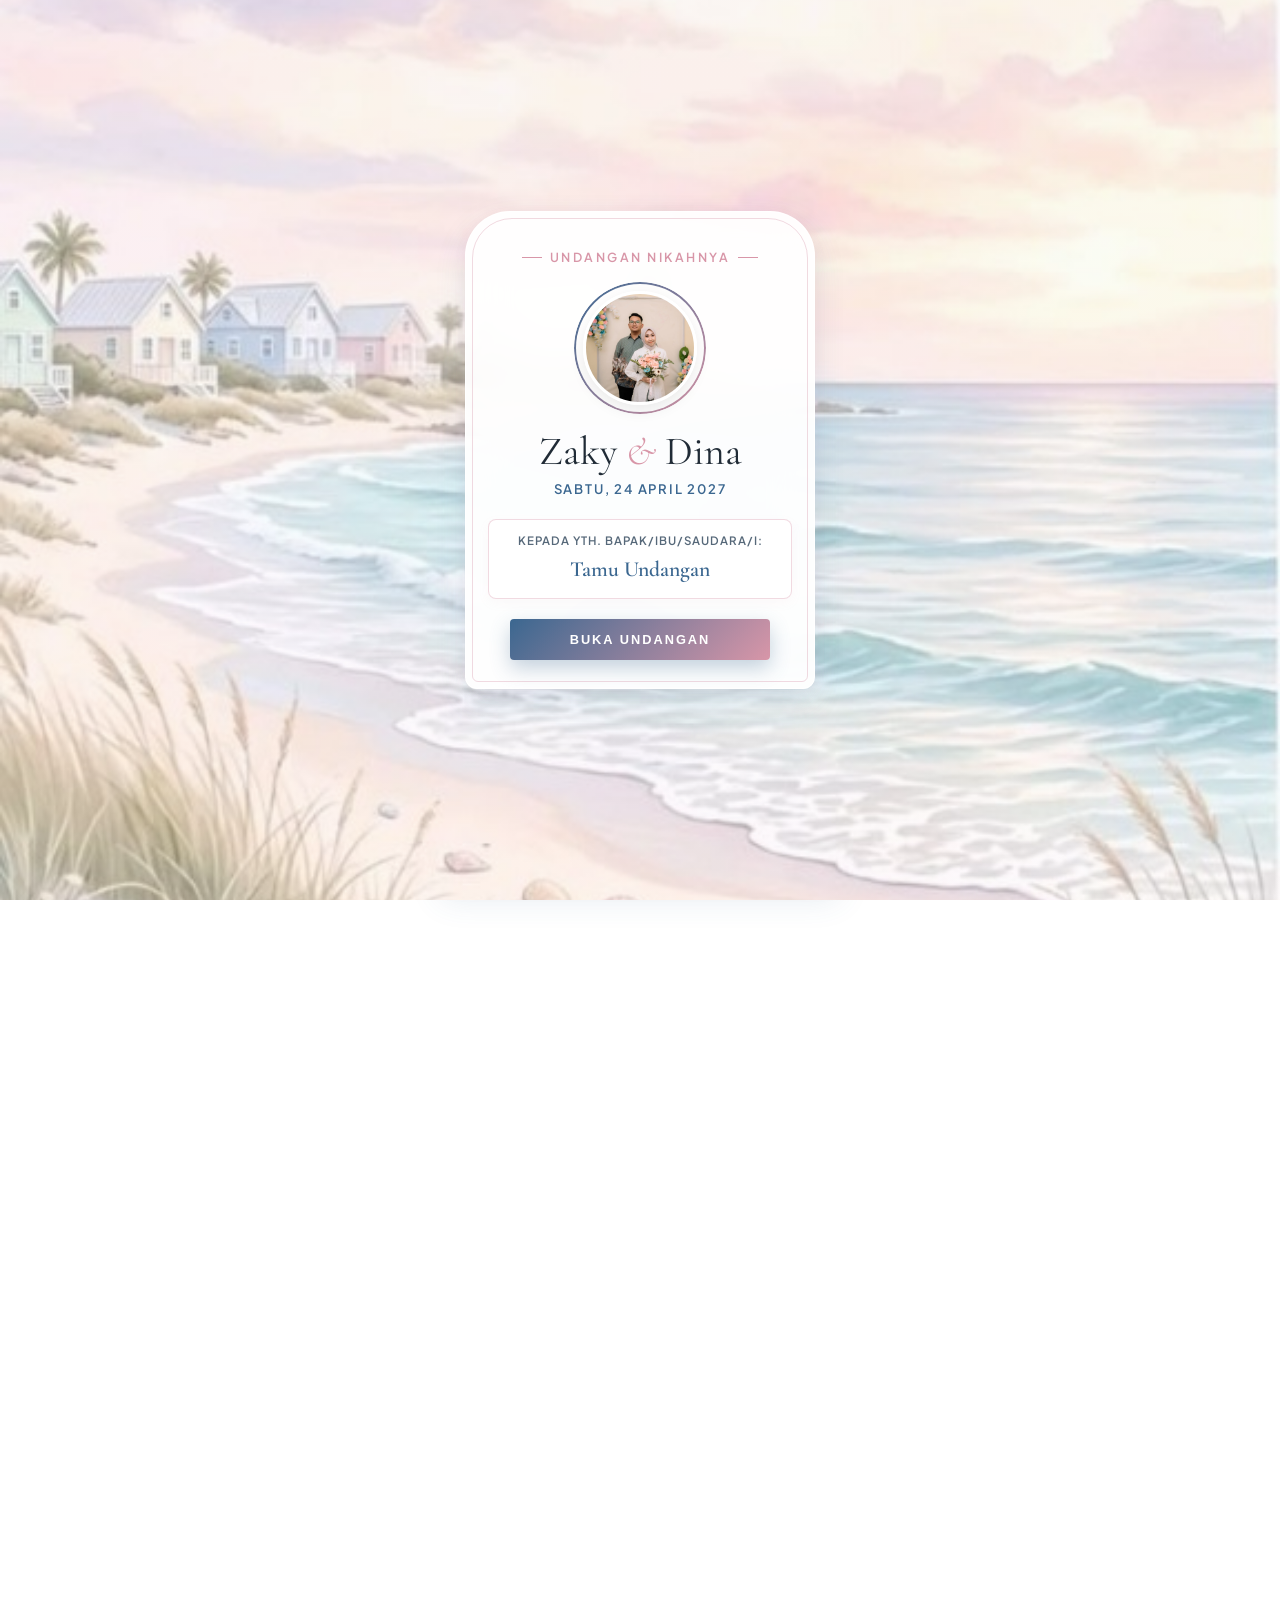
==== index.html @ 8ae7a13d "Initial commit - Undangan Nikah & Kamera Live Google Drive Zaky Dina" ====
<!DOCTYPE html>
<html lang="id">

<head>
  <meta charset="UTF-8">
  <meta name="viewport" content="width=device-width, initial-scale=1.0">
  <title>Undangan Pernikahan Zaky & Dina</title>
  <meta name="description"
    content="Undangan Pernikahan Digital Muhammad Zaky Jaluaji & Syanda Malsie Adinawa (Dina) - Soft Blue & Pink Serenade.">

  <!-- Open Graph -->
  <meta property="og:type" content="website">
  <meta property="og:title" content="Undangan Pernikahan Zaky & Dina">
  <meta property="og:description" content="Kami mengundang Anda untuk hadir dalam hari bahagia pernikahan kami.">
  <meta property="og:image" content="assets/images/couple_cover.jpg">

  <!-- Stylesheet -->
  <link rel="stylesheet" href="styles.css">
</head>

<body>

  <!-- Ambient Animated Gradient Blobs -->
  <div class="ambient-blob blob-1"></div>
  <div class="ambient-blob blob-2"></div>

  <!-- Particle Canvas (Slow Calm Soft Bubbles) -->
  <canvas id="particle-canvas"></canvas>

  <!-- ===================================================
       1. SAMPUL DEPAN (3D RICH & DYNAMIC COVER OVERLAY)
       =================================================== -->
  <div class="cover-overlay" id="cover-overlay">
    <!-- Video background opsional jika user memasukkan file video mp4 sendiri -->
    <video id="cover-video-bg" class="cover-video-bg" autoplay loop muted playsinline></video>

    <div class="cover-card" id="cover-card-3d">
      <div class="cover-badge-box">
        <div class="cover-badge-line"></div>
        <span class="cover-badge">Undangan Nikahnya</span>
        <div class="cover-badge-line"></div>
      </div>

      <div class="cover-photo-container">
        <div class="aura-ring"></div>
        <div class="aura-pulse"></div>
        <div class="cover-photo-frame">
          <img id="cover-img" src="assets/images/couple_cover.jpg" alt="Zaky & Dina">
        </div>
      </div>

      <h1 class="cover-names">Zaky <span>&</span> Dina</h1>
      <p class="cover-date-badge">Sabtu, 24 April 2027</p>

      <div class="recipient-box">
        <p class="recipient-label">Kepada Yth. Bapak/Ibu/Saudara/i:</p>
        <h3 class="recipient-name">Tamu Undangan</h3>
      </div>

      <button class="btn-open" id="btn-open-invitation">
        <span>Buka Undangan</span>
      </button>
    </div>
  </div>

  <!-- ===================================================
       2. FLOATING MUSIC PLAYER
       =================================================== -->
  <div class="music-player-widget">
    <div class="vinyl-disc" id="vinyl-disc" title="Putar / Hentikan Musik">
      <svg viewBox="0 0 24 24">
        <path d="M12 3v10.55c-.59-.34-1.27-.55-2-.55-2.21 0-4 1.79-4 4s1.79 4 4 4 4-1.79 4-4V7h4V3h-6z" />
      </svg>
    </div>
  </div>

  <!-- ===================================================
       MAIN CONTENT WRAPPER
       =================================================== -->
  <div class="main-wrapper">

    <!-- ===================================================
         3. HERO SECTION
         =================================================== -->
    <section id="hero" class="hero-section">
      <div class="hero-card">
        <p class="hero-subtitle">Undangan Nikahnya</p>
        <h2 class="hero-names">Zaky <span>&</span> Dina</h2>

        <div class="hero-img-container">
          <img id="hero-img" src="assets/images/couple_rings.jpg" alt="Zaky & Dina Wedding">
        </div>

        <p class="hero-quote">
          "Dan di antara tanda-tanda (kebesaran-Nya) ialah Dia menciptakan pasangan-pasangan untukmu dari jenismu
          sendiri, agar kamu cenderung dan merasa tenteram kepadanya."<br>
          <span
            style="font-size: 0.9rem; font-style: normal; letter-spacing: 1.5px; color: var(--blue-primary); font-weight: 600;">(QS.
            AR-RUM: 21)</span>
        </p>
      </div>
    </section>

    <!-- ===================================================
         4. MEMPELAI (THE COUPLE)
         =================================================== -->
    <section id="couple">
      <div class="section-title-box">
        <p class="section-subtitle">Kami yang Menikah</p>
        <div class="title-line"></div>
      </div>

      <div class="couple-grid">
        <!-- Pengantin Pria -->
        <div class="couple-card">
          <div class="couple-avatar-wrapper">
            <img id="groom-img" src="assets/images/zaky.jpg" alt="Muhammad Zaky Jaluaji">
          </div>
          <h4 class="couple-nickname groom-nickname">Zaky</h4>
          <p class="couple-fullname" id="groom-fullname">Muhammad Zaky Jaluaji</p>
          <p class="couple-parents" id="groom-parents">Putra dari Bpk. Muhammad Mashuri & Ibu Rina Nuryanti</p>
          <a href="https://instagram.com/zakyjaluaji" target="_blank" class="btn-ig">
            <span>Instagram Zaky</span>
          </a>
        </div>

        <div class="couple-divider">&</div>

        <!-- Pengantin Wanita -->
        <div class="couple-card">
          <div class="couple-avatar-wrapper">
            <img id="bride-img" src="assets/images/dina.jpg" alt="Syanda Malsie Adinawa">
          </div>
          <h4 class="couple-nickname bride-nickname">Dina</h4>
          <p class="couple-fullname" id="bride-fullname">Syanda Malsie Adinawa</p>
          <p class="couple-parents" id="bride-parents">Putri dari Bpk. Adi Suroso & Ibu Ernawati</p>
          <a href="https://instagram.com/syandamalsiea_" target="_blank" class="btn-ig">
            <span>Instagram Dina</span>
          </a>
        </div>
      </div>
    </section>

    <!-- ===================================================
         5. COUNTDOWN & EVENT SECTION
         =================================================== -->
    <section id="event">
      <div class="section-title-box">
        <p class="section-subtitle">Kapan dan Dimana?</p>
        <div class="title-line"></div>
      </div>

      <!-- Countdown Timer -->
      <div class="countdown-container">
        <div class="countdown-item">
          <div class="countdown-number" id="days">00</div>
          <div class="countdown-label">Hari</div>
        </div>
        <div class="countdown-item">
          <div class="countdown-number" id="hours">00</div>
          <div class="countdown-label">Jam</div>
        </div>
        <div class="countdown-item">
          <div class="countdown-number" id="minutes">00</div>
          <div class="countdown-label">Menit</div>
        </div>
        <div class="countdown-item">
          <div class="countdown-number" id="seconds">00</div>
          <div class="countdown-label">Detik</div>
        </div>
      </div>

      <!-- Event Cards -->
      <div class="event-cards-wrapper">
        <!-- Akad Nikah -->
        <div class="event-card">
          <h4 class="event-title">Akad Nikahnya</h4>
          <div class="event-detail-item">
            <span id="akad-date">Sabtu, 24 April 2027</span><br>
            <span id="akad-time">Pukul 07.00 WIB</span>
          </div>
          <div class="event-detail-item">
            <strong>Lokasi Acara</strong>
            <span id="akad-venue">Kediaman Mempelai</span><br>
            <span id="akad-address">Loceret, Nganjuk</span>
          </div>
          <div class="btn-group">
            <a id="akad-maps" href="#" target="_blank" class="btn-secondary">Petunjuk Lokasi</a>
          </div>
        </div>

        <!-- Resepsi -->
        <div class="event-card">
          <h4 class="event-title">Ngunduh Mantunya</h4>
          <div class="event-detail-item">
            <strong>Waktu Acara</strong>
            <span id="resepsi-date">Minggu, 25 April 2027</span><br>
            <span id="resepsi-time">Pukul 13.00 - 15.00 WIB</span>
          </div>
          <div class="event-detail-item">
            <strong>Lokasi Acara</strong>
            <span id="resepsi-venue">Pendopo Marsudi Utomo</span><br>
            <span id="resepsi-address">Pedan, Klaten</span>
          </div>
          <div class="btn-group">
            <a id="resepsi-maps" href="#" target="_blank" class="btn-secondary">Petunjuk Lokasi</a>
            <a href="https://calendar.google.com/calendar/render?action=TEMPLATE&text=Pernikahan+Zaky+%26+Dina&dates=20270424T000000Z/20270425T080000Z&details=Selamat+datang+di+pernikahan+Zaky+%26+Dina"
              target="_blank" class="btn-secondary">Simpan ke Kalender</a>
          </div>
        </div>
      </div>
    </section>

    <!-- ===================================================
         6. LOVE STORY TIMELINE
         =================================================== -->
    <section id="story">
      <div class="section-title-box">
        <p class="section-subtitle">Perjalanan Cinta</p>
        <h3 class="section-title">Kisah Kami</h3>
        <div class="title-line"></div>
      </div>

      <div class="timeline" id="timeline-container">
        <!-- Rendered dynamically from script.js -->
      </div>
    </section>

    <!-- ===================================================
         7. LIVE PHOTO ALBUM & DISPOSABLE CAMERA SECTION
         =================================================== -->
    <section id="live-album">
      <div class="section-title-box">
        <p class="section-subtitle">Kamera Live Tamu</p>
        <h3 class="section-title">Bantu Pasangan ini dokumentasi</h3>
        <div class="title-line"></div>
      </div>

      <div class="event-card">
        <h4 class="event-title">Album Foto Live Zaky & Dina</h4>
        <p style="font-size: 0.88rem; color: var(--text-muted); margin-bottom: 20px; line-height: 1.5;">
          Dibuka waktu acara ya!
        </p>

        <div style="display: flex; flex-direction: column; align-items: center; gap: 12px;">
          <a href="album.html" class="btn-primary"
            style="display: inline-flex; align-items: center; justify-content: center; gap: 8px; max-width: 280px; text-decoration: none; font-size: 0.82rem;">
            <span>📸 bantu mereka cekrek momen</span>
          </a>
        </div>
      </div>
    </section>

    <!-- ===================================================
         8. GALLERY SECTION
         =================================================== -->
    <section id="gallery">
      <div class="section-title-box">
        <p class="section-subtitle">Momen Bahagia</p>
        <h3 class="section-title">Galeri Foto</h3>
        <div class="title-line"></div>
      </div>

      <div class="gallery-grid">
        <div class="gallery-item">
          <img src="assets/images/couple_cover.jpg" alt="Momen Zaky & Dina 1">
        </div>
        <div class="gallery-item">
          <img src="assets/images/couple_rings.jpg" alt="Momen Zaky & Dina 2">
        </div>
        <div class="gallery-item">
          <img src="assets/images/zaky.jpg" alt="Momen Zaky 3">
        </div>
        <div class="gallery-item">
          <img src="assets/images/dina.jpg" alt="Momen Dina 4">
        </div>
      </div>
    </section>

    <!-- ===================================================
         8. RSVP & UCAPAN
         =================================================== -->
    <section id="rsvp">
      <div class="section-title-box">
        <p class="section-subtitle"> Dateng yahhh</p>
        <h3 class="section-title">Ucapin dan doain dong!!!</h3>
        <div class="title-line"></div>
      </div>

      <!-- Form RSVP -->
      <div class="rsvp-card">
        <form id="rsvp-form">
          <div class="form-group">
            <label class="form-label" for="guest-name">Nama kamu</label>
            <input type="text" id="guest-name" class="form-input" placeholder="Masukkan nama Anda..." required>
          </div>

          <div class="form-group">
            <label class="form-label" for="guest-status">Konfirmasi Kehadiran</label>
            <select id="guest-status" class="form-select">
              <option value="hadir">dateng</option>
              <option value="tidak-hadir">maaf lagi repot</option>
            </select>
          </div>

          <div class="form-group">
            <label class="form-label" for="guest-message">Ucapan & Doa Restu</label>
            <textarea id="guest-message" class="form-textarea" rows="3"
              placeholder="Tuliskan pesan & doa Anda untuk Zaky & Dina..." required></textarea>
          </div>

          <button type="submit" class="btn-primary">Kirim Ucapan & Konfirmasi</button>
        </form>
      </div>

      <!-- Daftar Ucapan -->
      <div class="wishes-container" id="wishes-container">
        <!-- Rendered dynamically -->
      </div>
    </section>

    <!-- ===================================================
         9. DIGITAL GIFT / AMPLOP DIGITAL
         =================================================== -->
    <section id="gift">
      <div class="section-title-box">
        <p class="section-subtitle">Tanda Kasih</p>
        <h3 class="section-title">Amplop Digital</h3>
        <div class="title-line"></div>
      </div>

      <p
        style="text-align: center; color: var(--text-muted); margin-bottom: 28px; font-size: 0.9rem; max-width: 540px; margin-left: auto; margin-right: auto;">
        Sebenernya ini nggak wajib sih, tapi kalau misalnyaaa... kamu mau nyumbang tapi pengen trasfer aja juga boleh
        kokkk... kirim ke sini yaaa.
      </p>

      <!-- Bank List -->
      <div class="gift-grid" id="bank-grid">
        <!-- Rendered dynamically -->
      </div>

      <!-- Alamat Kado Fisik -->
      <div class="bank-card" style="margin-top: 20px;">
        <div class="bank-name" style="font-size: 1.2rem;">Atau mau kirim kado? kirim kesini yaaa</div>
        <p style="font-size: 0.88rem; color: var(--text-muted); margin: 10px 0; line-height: 1.6;">
          Penerima: <strong id="gift-recipient" style="color: var(--text-dark);">Zaky & Dina</strong> (<span
            id="gift-phone">089644456263</span>)<br>
          <span id="gift-full-address">Alamat Pengiriman Kado...</span>
        </p>
      </div>
    </section>

    <!-- ===================================================
         FOOTER
         =================================================== -->
    <footer>
      <p>Merupakan suatu kehormatan dan kebahagiaan bagi kami apabila Bapak/Ibu/Saudara/i berkenan hadir.</p>
      <div class="footer-names">Zaky & Dina</div>
      <p
        style="font-size: 0.75rem; margin-top: 16px; letter-spacing: 2.5px; text-transform: uppercase; color: var(--pink-primary);">
        Love Forever & Always</p>
    </footer>

  </div>

  <!-- ===================================================
       FLOATING BOTTOM NAVIGATION BAR
       =================================================== -->
  <nav class="floating-navbar">
    <a href="#hero" class="nav-item active">Home</a>
    <a href="#couple" class="nav-item">Mempelai</a>
    <a href="#event" class="nav-item">Acara</a>
    <a href="#gallery" class="nav-item">Galeri</a>
    <a href="#rsvp" class="nav-item">Ucapan</a>
    <a href="#gift" class="nav-item">Hadiah</a>
  </nav>

  <!-- ===================================================
       TOAST NOTIFICATION & LIGHTBOX MODAL
       =================================================== -->
  <div class="toast" id="toast-notification">Pesan disalin!</div>

  <div class="lightbox-modal" id="lightbox-modal">
    <span class="lightbox-close" id="lightbox-close">&times;</span>
    <img src="" id="lightbox-img" class="lightbox-content" alt="Gambar Galeri">
  </div>

  <!-- MODAL BARCODE / QR CODE ALBUM LIVE -->
  <div class="qr-modal" id="qr-modal">
    <div class="qr-modal-card">
      <span class="qr-modal-close" onclick="closeQrModal()">&times;</span>
      <h3 class="qr-modal-title">Barcode Kamera Live Tamu</h3>
      <p class="qr-modal-subtitle">Scan Barcode / QR Code ini dengan HP Anda saat acara untuk langsung mengabadikan
        momen pernikahan Zaky & Dina!</p>

      <div class="qr-image-wrapper">
        <img src="assets/images/album_qr.png" alt="QR Code Album Live Zaky & Dina">
      </div>

      <a href="album.html" class="btn-primary"
        style="margin-top: 14px; font-size: 0.78rem; text-decoration: none; display: inline-block;">
        Buka Kamera Live Sekarang
      </a>
    </div>
  </div>

  <!-- JavaScript -->
  <script src="config.js"></script>
  <script src="script.js"></script>
</body>

</html>
---- styles.css ----
/* ===================================================
   DESAIN ELEGAN & RAPI (HIGH-END AESTHETIC MOBILE)
   Background Foto: beach_bg.jpg
   Mempelai: Zaky & Dina
   =================================================== */

@import url('https://fonts.googleapis.com/css2?family=Cormorant+Garamond:ital,wght@0,400;0,500;0,600;0,700;1,400;1,600&family=Plus+Jakarta+Sans:wght@300;400;500;600;700&display=swap');

:root {
  --bg-card-glass: rgba(255, 255, 255, 0.94);
  --border-pink-glow: rgba(216, 150, 168, 0.35);
  --border-blue-glow: rgba(121, 157, 194, 0.35);
  
  --blue-primary: #3B6790;
  --blue-soft: #5C82A6;
  --pink-primary: #D896A8;
  --pink-soft: #E8B4C2;
  
  --text-dark: #202B36;
  --text-muted: #566879;
  
  --font-serif: 'Cormorant Garamond', serif;
  --font-sans: 'Plus Jakarta Sans', sans-serif;
  
  --shadow-card: 0 12px 32px rgba(59, 103, 144, 0.12), 0 4px 14px rgba(216, 150, 168, 0.1);
  
  --radius-arch-card: 45px 45px 12px 12px;
  --radius-img-arch: 65px 65px 12px 12px;
  
  --transition: all 0.35s cubic-bezier(0.16, 1, 0.3, 1);
}

/* Reset & Global */
*, *::before, *::after {
  box-sizing: border-box !important;
  margin: 0;
  padding: 0;
}

html, body {
  width: 100% !important;
  height: 100% !important;
  margin: 0 !important;
  padding: 0 !important;
  overflow-x: hidden !important;
}

html {
  scroll-behavior: smooth;
  font-size: 16px;
  -webkit-text-size-adjust: 100%;
}

body {
  font-family: var(--font-sans);
  background: linear-gradient(rgba(240, 246, 253, 0.35), rgba(248, 235, 242, 0.35)), url('assets/images/beach_bg.jpg') center/cover no-repeat fixed;
  color: var(--text-dark);
  line-height: 1.6;
  position: relative;
  min-height: 100vh;
  -webkit-font-smoothing: antialiased;
}

/* Canvas Background */
#particle-canvas {
  position: fixed;
  top: 0;
  left: 0;
  width: 100vw;
  height: 100vh;
  pointer-events: none;
  z-index: 1;
}

/* ===================================================
   SAMPUL DEPAN (SANGAT RAPI & PRESISI DI TENGAH)
   =================================================== */
.cover-overlay {
  position: fixed !important;
  top: 0 !important;
  left: 0 !important;
  right: 0 !important;
  bottom: 0 !important;
  width: 100% !important;
  height: 100% !important;
  margin: 0 !important;
  padding: 16px !important;
  background: linear-gradient(rgba(238, 244, 252, 0.25), rgba(248, 235, 242, 0.25)), url('assets/images/beach_bg.jpg') center/cover no-repeat !important;
  z-index: 99999 !important;
  display: flex !important;
  flex-direction: column !important;
  justify-content: center !important;
  align-items: center !important;
  text-align: center !important;
  box-sizing: border-box !important;
  transition: transform 0.8s cubic-bezier(0.77, 0, 0.175, 1), opacity 0.8s ease;
  overflow-y: auto !important;
}

.cover-overlay.opened {
  transform: translateY(-100%) !important;
  opacity: 0 !important;
  pointer-events: none !important;
}

.cover-video-bg {
  position: absolute !important;
  top: 0 !important;
  left: 0 !important;
  width: 100% !important;
  height: 100% !important;
  object-fit: cover !important;
  z-index: 0 !important;
  pointer-events: none !important;
  display: none;
}

/* Kartu Sampul Rapi */
.cover-card {
  background: var(--bg-card-glass);
  backdrop-filter: blur(20px);
  -webkit-backdrop-filter: blur(20px);
  border: 1px solid rgba(255, 255, 255, 0.95);
  border-radius: var(--radius-arch-card);
  padding: 36px 22px 28px;
  width: 100% !important;
  max-width: 350px !important;
  margin: auto !important;
  box-shadow: var(--shadow-card);
  position: relative !important;
  z-index: 2 !important;
  box-sizing: border-box !important;
  display: block !important;
  flex-shrink: 0 !important;
}

.cover-card::after {
  content: '';
  position: absolute;
  inset: 6px;
  border: 1px solid var(--border-pink-glow);
  border-radius: 40px 40px 6px 6px;
  pointer-events: none;
}

/* Badge Header Sampul */
.cover-badge-box {
  display: flex;
  align-items: center;
  justify-content: center;
  gap: 8px;
  margin-bottom: 18px;
  width: 100%;
  animation: fadeSlideDown 0.8s cubic-bezier(0.16, 1, 0.3, 1) 0.1s both;
}

.cover-badge-line {
  width: 20px;
  height: 1px;
  background: var(--pink-primary);
  flex-shrink: 0;
}

.cover-badge {
  font-size: 0.78rem;
  text-transform: uppercase;
  letter-spacing: 2.5px;
  color: var(--pink-primary);
  font-weight: 600;
}

/* Foto Sampul */
.cover-photo-container {
  position: relative;
  width: 124px;
  height: 124px;
  margin: 0 auto 18px;
  display: flex;
  justify-content: center;
  align-items: center;
  animation: zoomFadeIn 0.9s cubic-bezier(0.16, 1, 0.3, 1) 0.3s both;
}

.aura-ring {
  position: absolute;
  inset: -4px;
  border-radius: 50%;
  padding: 2px;
  background: linear-gradient(135deg, var(--blue-primary), var(--pink-primary));
  -webkit-mask: linear-gradient(#fff 0 0) content-box, linear-gradient(#fff 0 0);
  mask-composite: exclude;
}

.cover-photo-frame {
  width: 114px;
  height: 114px;
  border-radius: 50%;
  overflow: hidden;
  border: 3px solid #FFF;
  box-shadow: 0 5px 15px rgba(0,0,0,0.08);
  z-index: 1;
}

.cover-photo-frame img {
  width: 100%;
  height: 100%;
  object-fit: cover;
}

/* Nama Sampul */
.cover-names {
  font-family: var(--font-serif);
  font-size: 2.5rem;
  font-weight: 400;
  color: var(--text-dark);
  line-height: 1.15;
  margin-bottom: 4px;
  animation: fadeSlideUp 0.8s cubic-bezier(0.16, 1, 0.3, 1) 0.5s both;
}

.cover-names span {
  font-style: italic;
  color: var(--pink-primary);
  font-weight: 300;
}

.cover-date-badge {
  font-size: 0.82rem;
  color: var(--blue-primary);
  letter-spacing: 1.8px;
  text-transform: uppercase;
  margin-bottom: 20px;
  font-weight: 600;
  animation: fadeSlideUp 0.8s cubic-bezier(0.16, 1, 0.3, 1) 0.7s both;
}

/* Kotak Penerima */
.recipient-box {
  background: rgba(255, 255, 255, 0.88);
  border: 1px solid var(--border-pink-glow);
  border-radius: 8px;
  padding: 12px 14px;
  margin-bottom: 20px;
  box-shadow: 0 4px 12px rgba(216, 150, 168, 0.06);
  width: 100%;
  box-sizing: border-box;
  animation: fadeSlideUp 0.8s cubic-bezier(0.16, 1, 0.3, 1) 0.9s both;
}

.recipient-label {
  font-size: 0.72rem;
  color: var(--text-muted);
  text-transform: uppercase;
  letter-spacing: 1px;
  font-weight: 600;
}

.recipient-name {
  font-family: var(--font-serif);
  font-size: 1.35rem;
  font-weight: 600;
  color: var(--blue-primary);
  margin-top: 2px;
}

/* Tombol Buka Undangan */
.btn-open {
  position: relative;
  background: linear-gradient(135deg, var(--blue-primary) 0%, var(--pink-primary) 100%);
  color: #FFF;
  border: none;
  padding: 13px 28px;
  font-size: 0.8rem;
  font-weight: 700;
  letter-spacing: 2px;
  text-transform: uppercase;
  border-radius: 4px;
  cursor: pointer;
  box-shadow: 0 8px 20px rgba(59, 103, 144, 0.3);
  transition: var(--transition);
  display: inline-flex;
  align-items: center;
  justify-content: center;
  gap: 8px;
  overflow: hidden;
  width: 100%;
  max-width: 260px;
  margin: 0 auto;
  animation: fadeSlideUp 0.8s cubic-bezier(0.16, 1, 0.3, 1) 1.1s both;
}

.btn-open:active {
  transform: scale(0.98);
}

@keyframes fadeSlideDown {
  0% { transform: translateY(-16px); opacity: 0; }
  100% { transform: translateY(0); opacity: 1; }
}

@keyframes fadeSlideUp {
  0% { transform: translateY(16px); opacity: 0; }
  100% { transform: translateY(0); opacity: 1; }
}

@keyframes zoomFadeIn {
  0% { transform: scale(0.88); opacity: 0; }
  100% { transform: scale(1); opacity: 1; }
}

/* ===================================================
   FLOATING MUSIC PLAYER & NAVBAR
   =================================================== */
.music-player-widget {
  position: fixed;
  top: 14px;
  right: 14px;
  z-index: 1000;
}

.vinyl-disc {
  width: 38px;
  height: 38px;
  background: var(--bg-card-glass);
  backdrop-filter: blur(10px);
  border: 1px solid var(--border-pink-glow);
  border-radius: 50%;
  box-shadow: var(--shadow-card);
  cursor: pointer;
  display: flex;
  justify-content: center;
  align-items: center;
  transition: var(--transition);
}

.vinyl-disc.playing {
  border-color: var(--pink-primary);
}

.vinyl-disc svg {
  fill: var(--blue-primary);
  width: 16px;
  height: 16px;
}

.floating-navbar {
  position: fixed;
  bottom: 12px;
  left: 50%;
  transform: translateX(-50%);
  background: rgba(255, 255, 255, 0.95);
  backdrop-filter: blur(16px);
  -webkit-backdrop-filter: blur(16px);
  border: 1px solid var(--border-pink-glow);
  padding: 4px;
  border-radius: 8px;
  box-shadow: var(--shadow-card);
  z-index: 999;
  display: flex;
  gap: 2px;
  width: 94vw;
  max-width: 400px;
  justify-content: space-around;
  box-sizing: border-box !important;
}

.nav-item {
  flex: 1;
  text-align: center;
  color: var(--text-muted);
  text-decoration: none;
  padding: 6px 2px;
  border-radius: 4px;
  font-size: 0.64rem;
  font-weight: 600;
  letter-spacing: 0.2px;
  text-transform: uppercase;
  white-space: nowrap;
  transition: var(--transition);
  box-sizing: border-box;
}

.nav-item:hover {
  color: var(--pink-primary);
}

.nav-item.active {
  background: linear-gradient(135deg, rgba(59, 103, 144, 0.15), rgba(216, 150, 168, 0.22));
  color: var(--pink-primary);
  font-weight: 700;
}

/* ===================================================
   MAIN WRAPPER & SECTIONS (RAPI & PROPORSIUNAL)
   =================================================== */
.main-wrapper {
  width: 100% !important;
  max-width: 420px !important;
  margin: 0 auto !important;
  padding-bottom: 90px;
  position: relative;
  z-index: 2;
  box-sizing: border-box !important;
}

section {
  padding: 44px 16px;
  position: relative;
  box-sizing: border-box !important;
  width: 100% !important;
}

.section-title-box {
  text-align: center;
  margin-bottom: 30px;
}

.section-subtitle {
  font-size: 0.82rem;
  text-transform: uppercase;
  letter-spacing: 2px;
  color: var(--pink-primary);
  font-weight: 600;
  margin-bottom: 4px;
}

.section-title {
  font-family: var(--font-serif);
  font-size: 2.2rem;
  font-weight: 400;
  color: var(--text-dark);
  line-height: 1.2;
}

.title-line {
  width: 42px;
  height: 2px;
  background: linear-gradient(90deg, transparent, var(--pink-primary), transparent);
  margin: 10px auto 0;
}

/* HERO SECTION */
.hero-section {
  text-align: center;
  min-height: 85vh;
  display: flex;
  flex-direction: column;
  justify-content: center;
  align-items: center;
  padding-top: 10px;
}

.hero-card {
  background: var(--bg-card-glass);
  backdrop-filter: blur(16px);
  border: 1px solid rgba(255, 255, 255, 0.95);
  border-radius: var(--radius-arch-card);
  padding: 40px 18px 28px;
  width: 100%;
  box-shadow: var(--shadow-card);
  position: relative;
  box-sizing: border-box;
}

.hero-card::after {
  content: '';
  position: absolute;
  inset: 6px;
  border: 1px solid var(--border-pink-glow);
  border-radius: 40px 40px 6px 6px;
  pointer-events: none;
}

.hero-subtitle {
  font-size: 0.8rem;
  color: var(--blue-primary);
  text-transform: uppercase;
  letter-spacing: 2px;
  font-weight: 600;
  margin-bottom: 10px;
}

.hero-names {
  font-family: var(--font-serif);
  font-size: 2.9rem;
  font-weight: 400;
  color: var(--text-dark);
  line-height: 1.1;
  margin-bottom: 14px;
}

.hero-names span {
  font-style: italic;
  color: var(--pink-primary);
}

.hero-img-container {
  width: 100%;
  max-width: 320px;
  height: 280px;
  margin: 14px auto;
  border-radius: var(--radius-img-arch);
  overflow: hidden;
  border: 3px solid #FFF;
  box-shadow: var(--shadow-card);
  position: relative;
}

.hero-img-container img {
  width: 100%;
  height: 100%;
  object-fit: cover;
}

.hero-quote {
  font-family: var(--font-serif);
  font-size: 1.02rem;
  font-style: italic;
  color: var(--text-muted);
  max-width: 380px;
  margin: 14px auto 0;
  line-height: 1.55;
}

/* ===================================================
   TOMBOL ALBUM FOTO LIVE & BARCODE QR CODE
   =================================================== */
.event-album-banner {
  margin-top: 22px;
  display: flex;
  flex-direction: column;
  align-items: center;
  gap: 12px;
  width: 100%;
  position: relative;
  z-index: 2;
}

.btn-album {
  background: linear-gradient(135deg, var(--blue-primary) 0%, var(--pink-primary) 100%);
  border: 1px solid rgba(255, 255, 255, 0.8);
  border-radius: 12px;
  padding: 14px 18px;
  color: #FFF;
  text-decoration: none;
  display: flex;
  align-items: center;
  gap: 12px;
  width: 100%;
  box-shadow: 0 8px 24px rgba(216, 150, 168, 0.35);
  transition: var(--transition);
  box-sizing: border-box;
}

.btn-album:hover {
  transform: translateY(-2px);
  box-shadow: 0 12px 28px rgba(59, 103, 144, 0.4);
}

.btn-album-icon {
  font-size: 1.6rem;
  line-height: 1;
}

.btn-album-text {
  display: flex;
  flex-direction: column;
  text-align: left;
}

.btn-album-title {
  font-size: 0.88rem;
  font-weight: 700;
  letter-spacing: 0.5px;
  line-height: 1.2;
}

.btn-album-subtitle {
  font-size: 0.72rem;
  opacity: 0.92;
  font-weight: 400;
  margin-top: 2px;
  line-height: 1.2;
}

.btn-qr-trigger {
  background: #FFF;
  color: var(--blue-primary);
  border: 1px solid var(--border-pink-glow);
  padding: 8px 16px;
  border-radius: 50px;
  font-size: 0.74rem;
  font-weight: 600;
  letter-spacing: 0.5px;
  cursor: pointer;
  display: inline-flex;
  align-items: center;
  gap: 6px;
  transition: var(--transition);
  box-shadow: 0 4px 12px rgba(0, 0, 0, 0.05);
}

.btn-qr-trigger:hover {
  background: linear-gradient(135deg, var(--blue-primary), var(--pink-primary));
  color: #FFF;
  border-color: transparent;
}

/* MODAL QR CODE */
.qr-modal {
  position: fixed;
  top: 0; left: 0; width: 100%; height: 100%;
  background: rgba(32, 43, 54, 0.88);
  backdrop-filter: blur(12px);
  -webkit-backdrop-filter: blur(12px);
  z-index: 100000;
  display: none;
  justify-content: center;
  align-items: center;
  padding: 20px;
  box-sizing: border-box;
}

.qr-modal.active {
  display: flex;
}

.qr-modal-card {
  background: #FFF;
  border-radius: 20px;
  padding: 28px 20px 22px;
  max-width: 340px;
  width: 100%;
  text-align: center;
  box-shadow: var(--shadow-card);
  position: relative;
}

.qr-modal-close {
  position: absolute;
  top: 12px;
  right: 16px;
  font-size: 1.8rem;
  color: var(--text-muted);
  cursor: pointer;
  line-height: 1;
}

.qr-modal-title {
  font-family: var(--font-serif);
  font-size: 1.6rem;
  color: var(--text-dark);
  margin-bottom: 6px;
}

.qr-modal-subtitle {
  font-size: 0.78rem;
  color: var(--text-muted);
  line-height: 1.45;
  margin-bottom: 16px;
}

.qr-image-wrapper {
  width: 200px;
  height: 200px;
  margin: 0 auto;
  padding: 8px;
  border: 2px solid var(--border-pink-glow);
  border-radius: 12px;
  background: #FFF;
}

.qr-image-wrapper img {
  width: 100%;
  height: 100%;
  object-fit: contain;
}

/* MEMPELAI CARDS */
.couple-grid {
  display: flex;
  flex-direction: column;
  gap: 20px;
}

.couple-card {
  background: var(--bg-card-glass);
  backdrop-filter: blur(16px);
  border: 1px solid rgba(255, 255, 255, 0.95);
  border-radius: var(--radius-arch-card);
  padding: 38px 16px 24px;
  text-align: center;
  box-shadow: var(--shadow-card);
  position: relative;
  box-sizing: border-box;
}

.couple-card::after {
  content: '';
  position: absolute;
  inset: 6px;
  border: 1px solid var(--border-pink-glow);
  border-radius: 40px 40px 6px 6px;
  pointer-events: none;
}

.couple-avatar-wrapper {
  width: 124px;
  height: 124px;
  margin: 0 auto 16px;
  border-radius: 50%;
  padding: 3px;
  background: linear-gradient(135deg, var(--blue-primary), var(--pink-primary));
}

.couple-avatar-wrapper img {
  width: 100%;
  height: 100%;
  object-fit: cover;
  border-radius: 50%;
  border: 2px solid #FFF;
}

.couple-nickname {
  font-family: var(--font-serif);
  font-size: 2.1rem;
  font-weight: 400;
  color: var(--text-dark);
}

.couple-fullname {
  font-size: 0.88rem;
  font-weight: 600;
  color: var(--blue-primary);
  letter-spacing: 0.8px;
  margin-bottom: 4px;
}

.couple-parents {
  font-size: 0.82rem;
  color: var(--text-muted);
  margin-bottom: 14px;
}

.btn-ig {
  display: inline-flex;
  align-items: center;
  gap: 6px;
  border: 1px solid var(--border-pink-glow);
  background: #FFF;
  color: var(--blue-primary);
  text-decoration: none;
  padding: 6px 16px;
  border-radius: 4px;
  font-size: 0.72rem;
  font-weight: 600;
  letter-spacing: 1px;
  text-transform: uppercase;
  position: relative;
  z-index: 2;
}

.couple-divider {
  text-align: center;
  font-family: var(--font-serif);
  font-style: italic;
  font-size: 2.3rem;
  color: var(--pink-primary);
}

/* COUNTDOWN & EVENT */
.countdown-container {
  display: grid;
  grid-template-columns: repeat(4, 1fr);
  gap: 6px;
  margin-bottom: 22px;
}

.countdown-item {
  background: var(--bg-card-glass);
  backdrop-filter: blur(12px);
  border: 1px solid rgba(255, 255, 255, 0.95);
  border-radius: 8px;
  padding: 12px 2px;
  text-align: center;
  box-shadow: var(--shadow-card);
}

.countdown-number {
  font-family: var(--font-serif);
  font-size: 1.6rem;
  font-weight: 600;
  color: var(--blue-primary);
  line-height: 1;
}

.countdown-label {
  font-size: 0.62rem;
  font-weight: 700;
  color: var(--text-muted);
  text-transform: uppercase;
  margin-top: 4px;
}

.event-cards-wrapper {
  display: flex;
  flex-direction: column;
  gap: 18px;
}

.event-card {
  background: var(--bg-card-glass);
  backdrop-filter: blur(16px);
  border: 1px solid rgba(255, 255, 255, 0.95);
  border-radius: var(--radius-arch-card);
  padding: 38px 16px 24px;
  box-shadow: var(--shadow-card);
  text-align: center;
  position: relative;
  box-sizing: border-box;
}

.event-card::after {
  content: '';
  position: absolute;
  inset: 6px;
  border: 1px solid var(--border-pink-glow);
  border-radius: 40px 40px 6px 6px;
  pointer-events: none;
}

.event-title {
  font-family: var(--font-serif);
  font-size: 1.85rem;
  font-weight: 400;
  color: var(--text-dark);
  margin-bottom: 12px;
}

.event-detail-item {
  margin-bottom: 10px;
  font-size: 0.85rem;
  color: var(--text-muted);
}

.event-detail-item strong {
  color: var(--blue-primary);
  display: block;
  font-size: 0.9rem;
  font-weight: 600;
  margin-bottom: 2px;
}

.btn-group {
  display: flex;
  gap: 8px;
  justify-content: center;
  flex-wrap: wrap;
  margin-top: 16px;
  position: relative;
  z-index: 2;
}

.btn-secondary {
  background: #FFF;
  color: var(--blue-primary);
  border: 1px solid var(--border-pink-glow);
  padding: 7px 16px;
  border-radius: 4px;
  font-size: 0.72rem;
  font-weight: 600;
  letter-spacing: 0.8px;
  text-transform: uppercase;
  text-decoration: none;
}

/* TIMELINE */
.timeline {
  position: relative;
  padding: 6px 0;
}

.timeline::before {
  content: '';
  position: absolute;
  top: 0;
  bottom: 0;
  left: 12px;
  width: 2px;
  background: linear-gradient(180deg, var(--blue-primary), var(--pink-primary));
}

.timeline-item {
  position: relative;
  padding-left: 32px;
  margin-bottom: 18px;
}

.timeline-dot {
  position: absolute;
  left: 6px;
  top: 6px;
  width: 14px;
  height: 14px;
  background: var(--pink-primary);
  border: 3px solid #FFF;
  border-radius: 50%;
}

.timeline-content {
  background: var(--bg-card-glass);
  backdrop-filter: blur(12px);
  border: 1px solid rgba(255, 255, 255, 0.95);
  border-radius: 8px;
  padding: 12px 14px;
  box-shadow: var(--shadow-card);
}

.timeline-year {
  font-size: 0.72rem;
  font-weight: 700;
  color: var(--blue-primary);
  text-transform: uppercase;
  display: block;
  margin-bottom: 2px;
}

.timeline-title {
  font-family: var(--font-serif);
  font-size: 1.2rem;
  font-weight: 500;
  color: var(--text-dark);
}

.timeline-desc {
  font-size: 0.82rem;
  color: var(--text-muted);
  margin-top: 2px;
}

/* GALLERY */
.gallery-grid {
  display: grid;
  grid-template-columns: repeat(2, 1fr);
  gap: 8px;
}

.gallery-item {
  position: relative;
  border-radius: 30px 30px 6px 6px;
  overflow: hidden;
  height: 155px;
  border: 2px solid #FFF;
  box-shadow: var(--shadow-card);
  cursor: pointer;
}

.gallery-item img {
  width: 100%;
  height: 100%;
  object-fit: cover;
}

/* RSVP */
.rsvp-card {
  background: var(--bg-card-glass);
  backdrop-filter: blur(16px);
  border: 1px solid rgba(255, 255, 255, 0.95);
  border-radius: var(--radius-arch-card);
  padding: 38px 14px 24px;
  box-shadow: var(--shadow-card);
  margin-bottom: 22px;
  position: relative;
  box-sizing: border-box;
}

.rsvp-card::after {
  content: '';
  position: absolute;
  inset: 6px;
  border: 1px solid var(--border-pink-glow);
  border-radius: 40px 40px 6px 6px;
  pointer-events: none;
}

.form-group {
  margin-bottom: 12px;
  text-align: left;
  position: relative;
  z-index: 2;
}

.form-label {
  display: block;
  font-size: 0.75rem;
  font-weight: 600;
  letter-spacing: 0.8px;
  text-transform: uppercase;
  color: var(--blue-primary);
  margin-bottom: 4px;
}

.form-input, .form-select, .form-textarea {
  width: 100%;
  padding: 10px 12px;
  border: 1px solid var(--border-pink-glow);
  border-radius: 6px;
  font-family: var(--font-sans);
  font-size: 16px;
  outline: none;
  background: #FFF;
  color: var(--text-dark);
}

.btn-primary {
  width: 100%;
  background: linear-gradient(135deg, var(--blue-primary) 0%, var(--pink-primary) 100%);
  color: #FFF;
  border: none;
  padding: 12px;
  border-radius: 4px;
  font-size: 0.8rem;
  font-weight: 700;
  letter-spacing: 2px;
  text-transform: uppercase;
  cursor: pointer;
  box-shadow: 0 6px 18px rgba(216, 150, 168, 0.3);
  position: relative;
  z-index: 2;
}

.wishes-container {
  max-height: 340px;
  overflow-y: auto;
  display: flex;
  flex-direction: column;
  gap: 10px;
}

.wish-item {
  background: var(--bg-card-glass);
  border: 1px solid rgba(255, 255, 255, 0.95);
  border-radius: 8px;
  padding: 10px 12px;
  box-shadow: var(--shadow-card);
}

.wish-author {
  font-weight: 600;
  color: var(--text-dark);
  font-size: 0.86rem;
}

.wish-text {
  font-size: 0.82rem;
  color: var(--text-muted);
}

/* GIFT */
.gift-grid {
  display: flex;
  flex-direction: column;
  gap: 10px;
}

.bank-card {
  background: var(--bg-card-glass);
  border: 1px solid rgba(255, 255, 255, 0.95);
  border-radius: var(--radius-arch-card);
  padding: 32px 14px 20px;
  text-align: center;
  box-shadow: var(--shadow-card);
  position: relative;
  box-sizing: border-box;
}

.bank-card::after {
  content: '';
  position: absolute;
  inset: 6px;
  border: 1px solid var(--border-pink-glow);
  border-radius: 40px 40px 6px 6px;
  pointer-events: none;
}

.bank-name {
  font-family: var(--font-serif);
  font-size: 1.35rem;
  font-weight: 400;
  color: var(--text-dark);
  position: relative;
  z-index: 2;
}

.account-number {
  font-family: monospace;
  font-size: 1.2rem;
  font-weight: 700;
  color: var(--pink-primary);
  letter-spacing: 1.5px;
  margin: 3px 0;
  position: relative;
  z-index: 2;
}

.account-holder {
  font-size: 0.8rem;
  color: var(--text-muted);
  margin-bottom: 10px;
  position: relative;
  z-index: 2;
}

.btn-copy {
  background: #FFF;
  color: var(--blue-primary);
  border: 1px solid var(--border-pink-glow);
  padding: 6px 14px;
  border-radius: 4px;
  font-weight: 600;
  font-size: 0.72rem;
  letter-spacing: 0.8px;
  text-transform: uppercase;
  position: relative;
  z-index: 2;
}

/* Toast */
.toast {
  position: fixed;
  bottom: 60px;
  left: 50%;
  transform: translateX(-50%) translateY(100px);
  background: var(--text-dark);
  color: #FFF;
  padding: 8px 18px;
  border-radius: 50px;
  font-size: 0.78rem;
  letter-spacing: 0.8px;
  box-shadow: var(--shadow-card);
  z-index: 10000;
  opacity: 0;
  transition: var(--transition);
}

.toast.show {
  transform: translateX(-50%) translateY(0);
  opacity: 1;
}

/* Footer */
footer {
  text-align: center;
  padding: 30px 14px;
  color: var(--text-muted);
  font-size: 0.82rem;
}

footer .footer-names {
  font-family: var(--font-serif);
  font-size: 2.1rem;
  color: var(--pink-primary);
  margin-top: 4px;
}
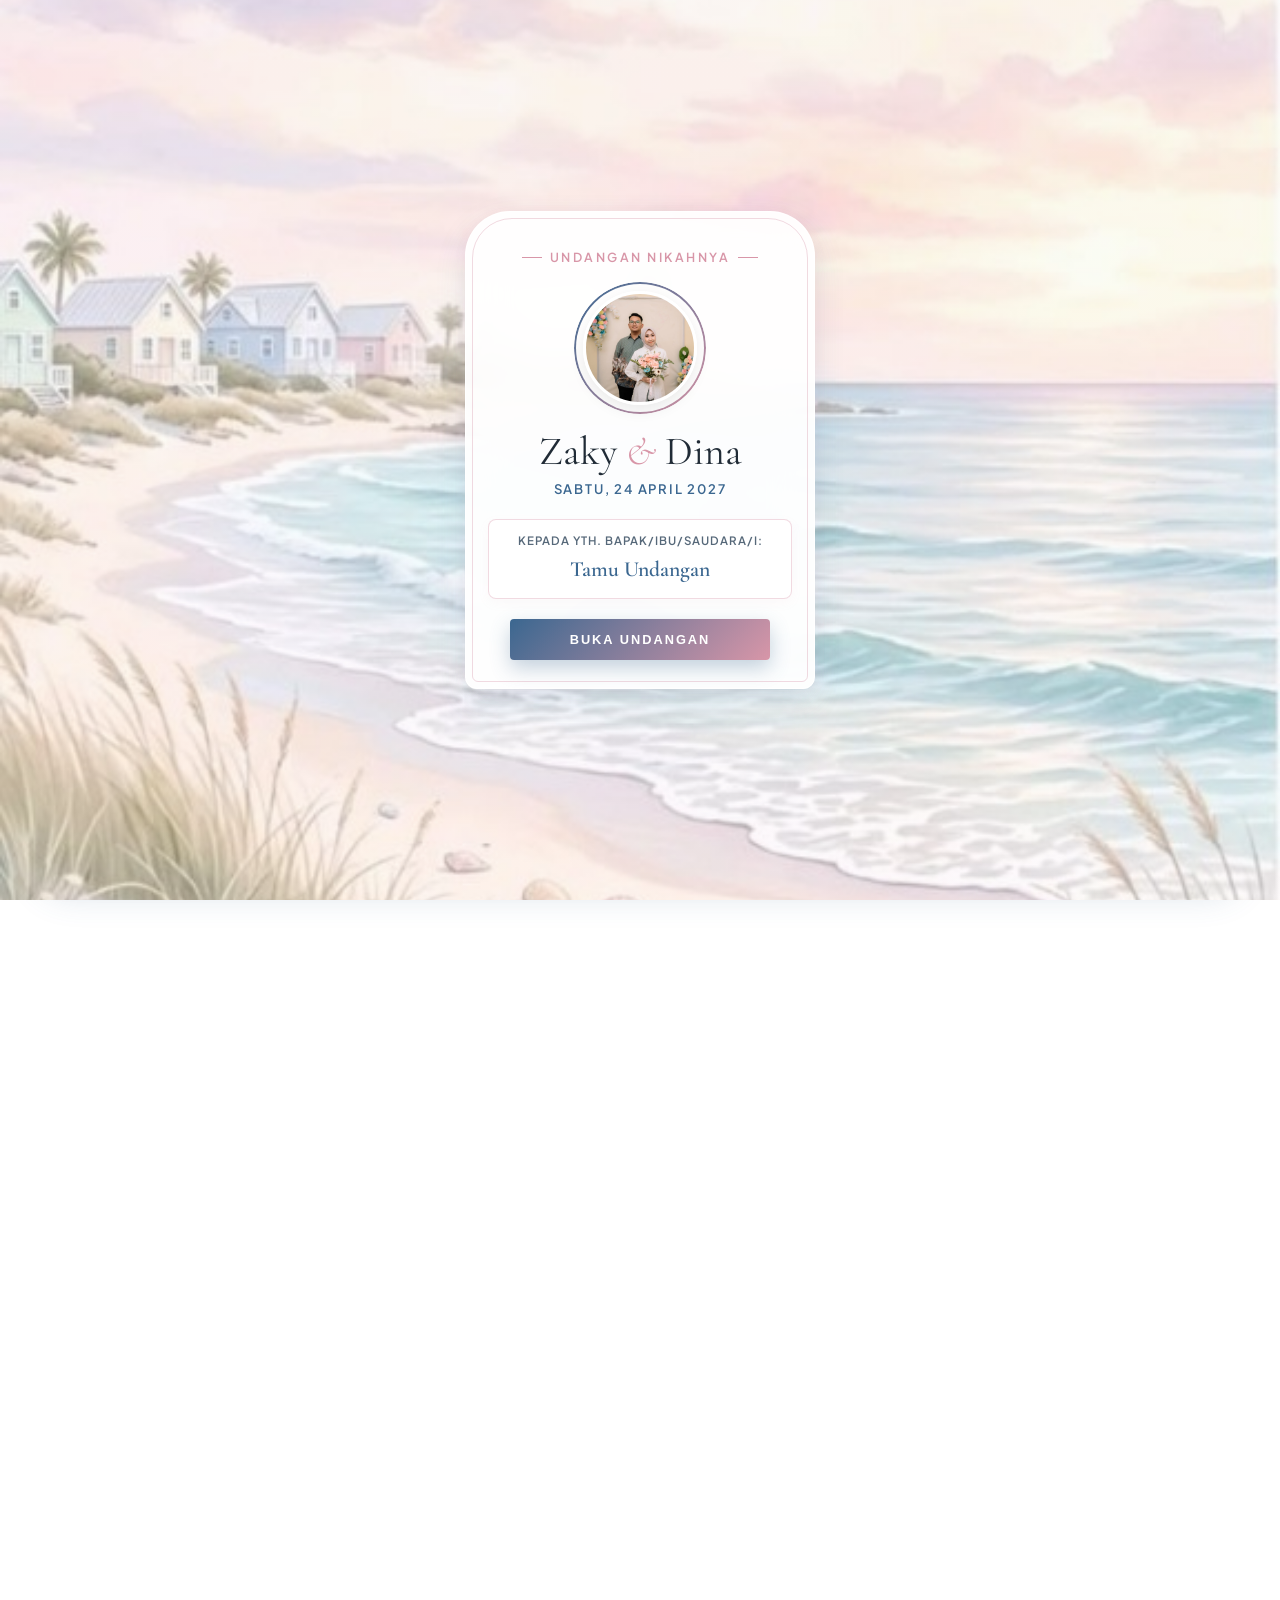
==== commit 016bdcc0: "Build glassmorphism floating bottom navbar dock with active indicator indicator" ====
--- a/index.html
+++ b/index.html
@@ -83,7 +83,7 @@
          3. HERO SECTION
          =================================================== -->
     <section id="hero" class="hero-section">
-      <div class="hero-card">
+      <div class="hero-card reveal-zoom">
         <p class="hero-subtitle">Undangan Nikahnya</p>
         <h2 class="hero-names">Zaky <span>&</span> Dina</h2>
 
@@ -105,14 +105,14 @@
          4. MEMPELAI (THE COUPLE)
          =================================================== -->
     <section id="couple">
-      <div class="section-title-box">
+      <div class="section-title-box reveal-on-scroll">
         <p class="section-subtitle">Kami yang Menikah</p>
         <div class="title-line"></div>
       </div>
 
       <div class="couple-grid">
         <!-- Pengantin Pria -->
-        <div class="couple-card">
+        <div class="couple-card reveal-slide-left delay-100">
           <div class="couple-avatar-wrapper">
             <img id="groom-img" src="assets/images/zaky.jpg" alt="Muhammad Zaky Jaluaji">
           </div>
@@ -124,10 +124,10 @@
           </a>
         </div>
 
-        <div class="couple-divider">&</div>
+        <div class="couple-divider reveal-zoom delay-200">&</div>
 
         <!-- Pengantin Wanita -->
-        <div class="couple-card">
+        <div class="couple-card reveal-slide-right delay-100">
           <div class="couple-avatar-wrapper">
             <img id="bride-img" src="assets/images/dina.jpg" alt="Syanda Malsie Adinawa">
           </div>
@@ -145,13 +145,13 @@
          5. COUNTDOWN & EVENT SECTION
          =================================================== -->
     <section id="event">
-      <div class="section-title-box">
+      <div class="section-title-box reveal-on-scroll">
         <p class="section-subtitle">Kapan dan Dimana?</p>
         <div class="title-line"></div>
       </div>
 
       <!-- Countdown Timer -->
-      <div class="countdown-container">
+      <div class="countdown-container reveal-zoom delay-100">
         <div class="countdown-item">
           <div class="countdown-number" id="days">00</div>
           <div class="countdown-label">Hari</div>
@@ -173,7 +173,7 @@
       <!-- Event Cards -->
       <div class="event-cards-wrapper">
         <!-- Akad Nikah -->
-        <div class="event-card">
+        <div class="event-card reveal-slide-left delay-100">
           <h4 class="event-title">Akad Nikahnya</h4>
           <div class="event-detail-item">
             <span id="akad-date">Sabtu, 24 April 2027</span><br>
@@ -190,7 +190,7 @@
         </div>
 
         <!-- Resepsi -->
-        <div class="event-card">
+        <div class="event-card reveal-slide-right delay-200">
           <h4 class="event-title">Ngunduh Mantunya</h4>
           <div class="event-detail-item">
             <strong>Waktu Acara</strong>
@@ -215,7 +215,7 @@
          6. LOVE STORY TIMELINE
          =================================================== -->
     <section id="story">
-      <div class="section-title-box">
+      <div class="section-title-box reveal-on-scroll">
         <p class="section-subtitle">Perjalanan Cinta</p>
         <h3 class="section-title">Kisah Kami</h3>
         <div class="title-line"></div>
@@ -230,13 +230,13 @@
          7. LIVE PHOTO ALBUM & DISPOSABLE CAMERA SECTION
          =================================================== -->
     <section id="live-album">
-      <div class="section-title-box">
+      <div class="section-title-box reveal-on-scroll">
         <p class="section-subtitle">Kamera Live Tamu</p>
         <h3 class="section-title">Bantu Pasangan ini dokumentasi</h3>
         <div class="title-line"></div>
       </div>
 
-      <div class="event-card">
+      <div class="event-card reveal-zoom delay-100">
         <h4 class="event-title">Album Foto Live Zaky & Dina</h4>
         <p style="font-size: 0.88rem; color: var(--text-muted); margin-bottom: 20px; line-height: 1.5;">
           Dibuka waktu acara ya!
@@ -255,23 +255,23 @@
          8. GALLERY SECTION
          =================================================== -->
     <section id="gallery">
-      <div class="section-title-box">
+      <div class="section-title-box reveal-on-scroll">
         <p class="section-subtitle">Momen Bahagia</p>
         <h3 class="section-title">Galeri Foto</h3>
         <div class="title-line"></div>
       </div>
 
       <div class="gallery-grid">
-        <div class="gallery-item">
+        <div class="gallery-item reveal-zoom delay-100">
           <img src="assets/images/couple_cover.jpg" alt="Momen Zaky & Dina 1">
         </div>
-        <div class="gallery-item">
+        <div class="gallery-item reveal-zoom delay-200">
           <img src="assets/images/couple_rings.jpg" alt="Momen Zaky & Dina 2">
         </div>
-        <div class="gallery-item">
+        <div class="gallery-item reveal-zoom delay-300">
           <img src="assets/images/zaky.jpg" alt="Momen Zaky 3">
         </div>
-        <div class="gallery-item">
+        <div class="gallery-item reveal-zoom delay-400">
           <img src="assets/images/dina.jpg" alt="Momen Dina 4">
         </div>
       </div>
@@ -281,14 +281,14 @@
          8. RSVP & UCAPAN
          =================================================== -->
     <section id="rsvp">
-      <div class="section-title-box">
+      <div class="section-title-box reveal-on-scroll">
         <p class="section-subtitle"> Dateng yahhh</p>
         <h3 class="section-title">Ucapin dan doain dong!!!</h3>
         <div class="title-line"></div>
       </div>
 
       <!-- Form RSVP -->
-      <div class="rsvp-card">
+      <div class="rsvp-card reveal-on-scroll delay-100">
         <form id="rsvp-form">
           <div class="form-group">
             <label class="form-label" for="guest-name">Nama kamu</label>
@@ -314,7 +314,7 @@
       </div>
 
       <!-- Daftar Ucapan -->
-      <div class="wishes-container" id="wishes-container">
+      <div class="wishes-container reveal-on-scroll delay-200" id="wishes-container">
         <!-- Rendered dynamically -->
       </div>
     </section>
@@ -323,25 +323,25 @@
          9. DIGITAL GIFT / AMPLOP DIGITAL
          =================================================== -->
     <section id="gift">
-      <div class="section-title-box">
+      <div class="section-title-box reveal-on-scroll">
         <p class="section-subtitle">Tanda Kasih</p>
         <h3 class="section-title">Amplop Digital</h3>
         <div class="title-line"></div>
       </div>
 
-      <p
+      <p class="reveal-on-scroll delay-100"
         style="text-align: center; color: var(--text-muted); margin-bottom: 28px; font-size: 0.9rem; max-width: 540px; margin-left: auto; margin-right: auto;">
         Sebenernya ini nggak wajib sih, tapi kalau misalnyaaa... kamu mau nyumbang tapi pengen trasfer aja juga boleh
         kokkk... kirim ke sini yaaa.
       </p>
 
       <!-- Bank List -->
-      <div class="gift-grid" id="bank-grid">
+      <div class="gift-grid reveal-on-scroll delay-200" id="bank-grid">
         <!-- Rendered dynamically -->
       </div>
 
       <!-- Alamat Kado Fisik -->
-      <div class="bank-card" style="margin-top: 20px;">
+      <div class="bank-card reveal-on-scroll delay-300" style="margin-top: 20px;">
         <div class="bank-name" style="font-size: 1.2rem;">Atau mau kirim kado? kirim kesini yaaa</div>
         <p style="font-size: 0.88rem; color: var(--text-muted); margin: 10px 0; line-height: 1.6;">
           Penerima: <strong id="gift-recipient" style="color: var(--text-dark);">Zaky & Dina</strong> (<span
@@ -354,7 +354,7 @@
     <!-- ===================================================
          FOOTER
          =================================================== -->
-    <footer>
+    <footer class="reveal-on-scroll">
       <p>Merupakan suatu kehormatan dan kebahagiaan bagi kami apabila Bapak/Ibu/Saudara/i berkenan hadir.</p>
       <div class="footer-names">Zaky & Dina</div>
       <p
@@ -367,13 +367,35 @@
   <!-- ===================================================
        FLOATING BOTTOM NAVIGATION BAR
        =================================================== -->
-  <nav class="floating-navbar">
-    <a href="#hero" class="nav-item active">Home</a>
-    <a href="#couple" class="nav-item">Mempelai</a>
-    <a href="#event" class="nav-item">Acara</a>
-    <a href="#gallery" class="nav-item">Galeri</a>
-    <a href="#rsvp" class="nav-item">Ucapan</a>
-    <a href="#gift" class="nav-item">Hadiah</a>
+  <nav class="floating-navbar" id="floating-navbar">
+    <a href="#hero" class="nav-item active">
+      <span class="nav-icon">🏠</span>
+      <span>Cover</span>
+    </a>
+    <a href="#couple" class="nav-item">
+      <span class="nav-icon">💍</span>
+      <span>Mempelai</span>
+    </a>
+    <a href="#event" class="nav-item">
+      <span class="nav-icon">📅</span>
+      <span>Acara</span>
+    </a>
+    <a href="#story" class="nav-item">
+      <span class="nav-icon">📖</span>
+      <span>Kisah</span>
+    </a>
+    <a href="#gallery" class="nav-item">
+      <span class="nav-icon">📸</span>
+      <span>Galeri</span>
+    </a>
+    <a href="#rsvp" class="nav-item">
+      <span class="nav-icon">💌</span>
+      <span>RSVP</span>
+    </a>
+    <a href="#gift" class="nav-item">
+      <span class="nav-icon">🎁</span>
+      <span>Hadiah</span>
+    </a>
   </nav>
 
   <!-- ===================================================
--- a/styles.css
+++ b/styles.css
@@ -1162,3 +1162,129 @@
   color: var(--pink-primary);
   margin-top: 4px;
 }
+
+/* ===================================================
+   ELEGANT SCROLL REVEAL ANIMATIONS (SMOOTH & LUXURY)
+   =================================================== */
+.reveal-on-scroll {
+  opacity: 0;
+  transform: translateY(35px) scale(0.97);
+  transition: opacity 0.9s cubic-bezier(0.22, 1, 0.36, 1), 
+              transform 0.9s cubic-bezier(0.22, 1, 0.36, 1);
+  will-change: opacity, transform;
+}
+
+.reveal-on-scroll.revealed {
+  opacity: 1;
+  transform: translateY(0) scale(1);
+}
+
+.reveal-zoom {
+  opacity: 0;
+  transform: scale(0.9);
+  transition: opacity 0.95s cubic-bezier(0.22, 1, 0.36, 1), 
+              transform 0.95s cubic-bezier(0.22, 1, 0.36, 1);
+  will-change: opacity, transform;
+}
+
+.reveal-zoom.revealed {
+  opacity: 1;
+  transform: scale(1);
+}
+
+.reveal-slide-left {
+  opacity: 0;
+  transform: translateX(-40px);
+  transition: opacity 0.9s cubic-bezier(0.22, 1, 0.36, 1), 
+              transform 0.9s cubic-bezier(0.22, 1, 0.36, 1);
+  will-change: opacity, transform;
+}
+
+.reveal-slide-left.revealed {
+  opacity: 1;
+  transform: translateX(0);
+}
+
+.reveal-slide-right {
+  opacity: 0;
+  transform: translateX(40px);
+  transition: opacity 0.9s cubic-bezier(0.22, 1, 0.36, 1), 
+              transform 0.9s cubic-bezier(0.22, 1, 0.36, 1);
+  will-change: opacity, transform;
+}
+
+.reveal-slide-right.revealed {
+  opacity: 1;
+  transform: translateX(0);
+}
+
+/* Stagger Delays for Grid & List Elements */
+.delay-100 { transition-delay: 0.12s; }
+.delay-200 { transition-delay: 0.24s; }
+.delay-300 { transition-delay: 0.36s; }
+.delay-400 { transition-delay: 0.48s; }
+
+/* ===================================================
+   FLOATING BOTTOM GLASSMORPHISM NAVBAR DOCK
+   =================================================== */
+.floating-navbar {
+  position: fixed;
+  bottom: 18px;
+  left: 50%;
+  transform: translateX(-50%);
+  z-index: 9999;
+  background: rgba(255, 255, 255, 0.88);
+  backdrop-filter: blur(20px);
+  -webkit-backdrop-filter: blur(20px);
+  border: 1px solid rgba(216, 150, 168, 0.4);
+  border-radius: 50px;
+  padding: 5px 8px;
+  display: flex;
+  align-items: center;
+  justify-content: center;
+  gap: 3px;
+  box-shadow: 0 12px 35px rgba(59, 103, 144, 0.2), 0 4px 14px rgba(216, 150, 168, 0.18);
+  transition: opacity 0.4s ease, transform 0.4s ease;
+  max-width: 95vw;
+  box-sizing: border-box;
+}
+
+.floating-navbar .nav-item {
+  display: flex;
+  flex-direction: column;
+  align-items: center;
+  justify-content: center;
+  padding: 6px 11px;
+  border-radius: 30px;
+  color: var(--text-muted);
+  text-decoration: none;
+  font-size: 0.66rem;
+  font-weight: 600;
+  letter-spacing: 0.3px;
+  transition: all 0.3s cubic-bezier(0.22, 1, 0.36, 1);
+  white-space: nowrap;
+  cursor: pointer;
+}
+
+.floating-navbar .nav-item .nav-icon {
+  font-size: 1.05rem;
+  line-height: 1;
+  margin-bottom: 2px;
+  transition: transform 0.3s ease;
+}
+
+.floating-navbar .nav-item.active {
+  background: linear-gradient(135deg, var(--blue-primary) 0%, var(--pink-primary) 100%);
+  color: #FFFFFF !important;
+  box-shadow: 0 6px 16px rgba(216, 150, 168, 0.45);
+  transform: scale(1.05);
+}
+
+.floating-navbar .nav-item.active .nav-icon {
+  transform: translateY(-1px) scale(1.12);
+}
+
+.floating-navbar .nav-item:hover:not(.active) {
+  color: var(--blue-primary);
+  background: rgba(216, 150, 168, 0.12);
+}
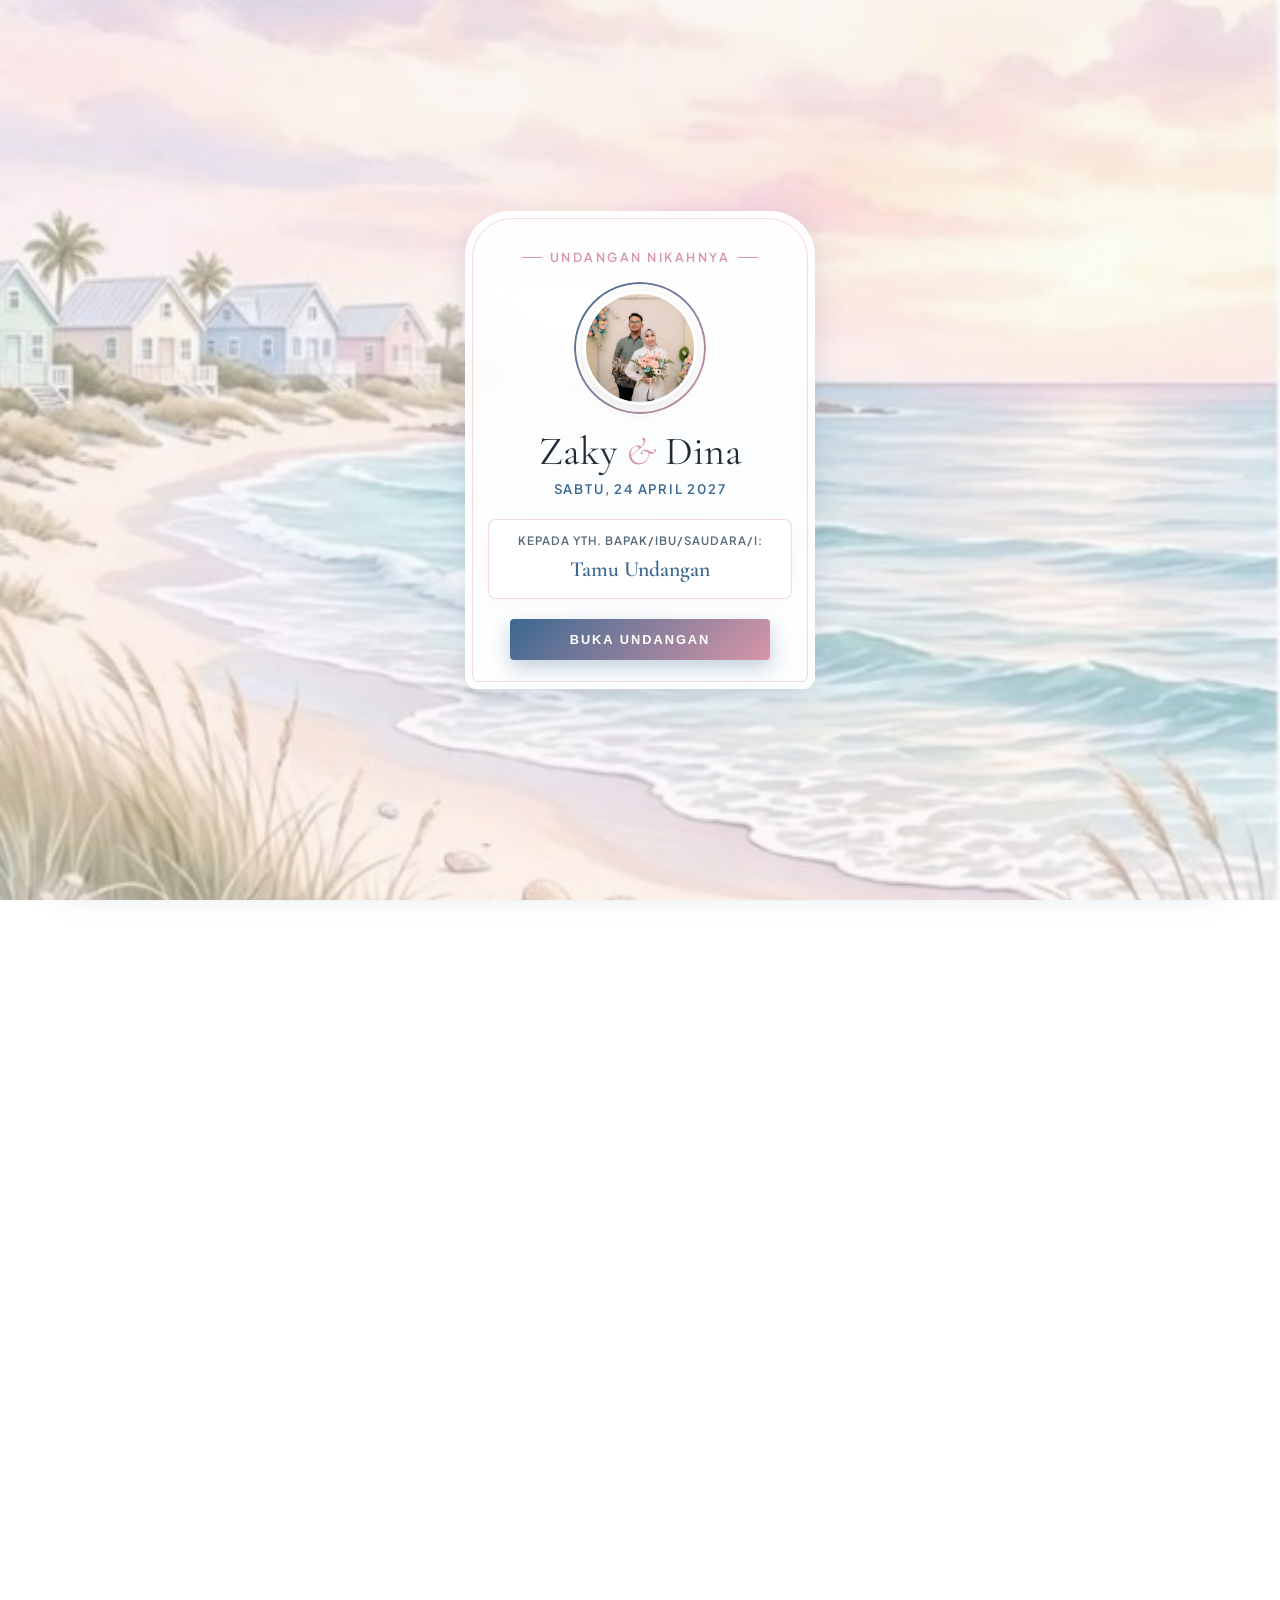
==== commit 7f1ebc76: "Restore clean minimalist navbar typography and enable real-time scroll active tracking and horizonta" ====
--- a/index.html
+++ b/index.html
@@ -365,37 +365,16 @@
   </div>
 
   <!-- ===================================================
-       FLOATING BOTTOM NAVIGATION BAR
+       FLOATING BOTTOM NAVIGATION BAR (CLEAN MINIMALIST)
        =================================================== -->
   <nav class="floating-navbar" id="floating-navbar">
-    <a href="#hero" class="nav-item active">
-      <span class="nav-icon">🏠</span>
-      <span>Cover</span>
-    </a>
-    <a href="#couple" class="nav-item">
-      <span class="nav-icon">💍</span>
-      <span>Mempelai</span>
-    </a>
-    <a href="#event" class="nav-item">
-      <span class="nav-icon">📅</span>
-      <span>Acara</span>
-    </a>
-    <a href="#story" class="nav-item">
-      <span class="nav-icon">📖</span>
-      <span>Kisah</span>
-    </a>
-    <a href="#gallery" class="nav-item">
-      <span class="nav-icon">📸</span>
-      <span>Galeri</span>
-    </a>
-    <a href="#rsvp" class="nav-item">
-      <span class="nav-icon">💌</span>
-      <span>RSVP</span>
-    </a>
-    <a href="#gift" class="nav-item">
-      <span class="nav-icon">🎁</span>
-      <span>Hadiah</span>
-    </a>
+    <a href="#hero" class="nav-item active">Home</a>
+    <a href="#couple" class="nav-item">Mempelai</a>
+    <a href="#event" class="nav-item">Acara</a>
+    <a href="#story" class="nav-item">Kisah</a>
+    <a href="#gallery" class="nav-item">Galeri</a>
+    <a href="#rsvp" class="nav-item">Ucapan</a>
+    <a href="#gift" class="nav-item">Hadiah</a>
   </nav>
 
   <!-- ===================================================
--- a/styles.css
+++ b/styles.css
@@ -1229,7 +1229,7 @@
    =================================================== */
 .floating-navbar {
   position: fixed;
-  bottom: 18px;
+  bottom: 20px;
   left: 50%;
   transform: translateX(-50%);
   z-index: 9999;
@@ -1238,50 +1238,44 @@
   -webkit-backdrop-filter: blur(20px);
   border: 1px solid rgba(216, 150, 168, 0.4);
   border-radius: 50px;
-  padding: 5px 8px;
-  display: flex;
+  padding: 6px 8px;
+  display: flex;
+  align-items: center;
+  gap: 4px;
+  box-shadow: 0 12px 35px rgba(59, 103, 144, 0.2), 0 4px 14px rgba(216, 150, 168, 0.18);
+  max-width: 92vw;
+  overflow-x: auto;
+  scrollbar-width: none;
+  -ms-overflow-style: none;
+  box-sizing: border-box;
+}
+
+.floating-navbar::-webkit-scrollbar {
+  display: none;
+}
+
+.floating-navbar .nav-item {
+  display: inline-flex;
   align-items: center;
   justify-content: center;
-  gap: 3px;
-  box-shadow: 0 12px 35px rgba(59, 103, 144, 0.2), 0 4px 14px rgba(216, 150, 168, 0.18);
-  transition: opacity 0.4s ease, transform 0.4s ease;
-  max-width: 95vw;
-  box-sizing: border-box;
-}
-
-.floating-navbar .nav-item {
-  display: flex;
-  flex-direction: column;
-  align-items: center;
-  justify-content: center;
-  padding: 6px 11px;
+  padding: 8px 15px;
   border-radius: 30px;
   color: var(--text-muted);
   text-decoration: none;
-  font-size: 0.66rem;
-  font-weight: 600;
-  letter-spacing: 0.3px;
+  font-size: 0.76rem;
+  font-weight: 600;
+  letter-spacing: 0.4px;
   transition: all 0.3s cubic-bezier(0.22, 1, 0.36, 1);
   white-space: nowrap;
   cursor: pointer;
-}
-
-.floating-navbar .nav-item .nav-icon {
-  font-size: 1.05rem;
-  line-height: 1;
-  margin-bottom: 2px;
-  transition: transform 0.3s ease;
+  flex-shrink: 0;
 }
 
 .floating-navbar .nav-item.active {
   background: linear-gradient(135deg, var(--blue-primary) 0%, var(--pink-primary) 100%);
   color: #FFFFFF !important;
   box-shadow: 0 6px 16px rgba(216, 150, 168, 0.45);
-  transform: scale(1.05);
-}
-
-.floating-navbar .nav-item.active .nav-icon {
-  transform: translateY(-1px) scale(1.12);
+  transform: scale(1.03);
 }
 
 .floating-navbar .nav-item:hover:not(.active) {
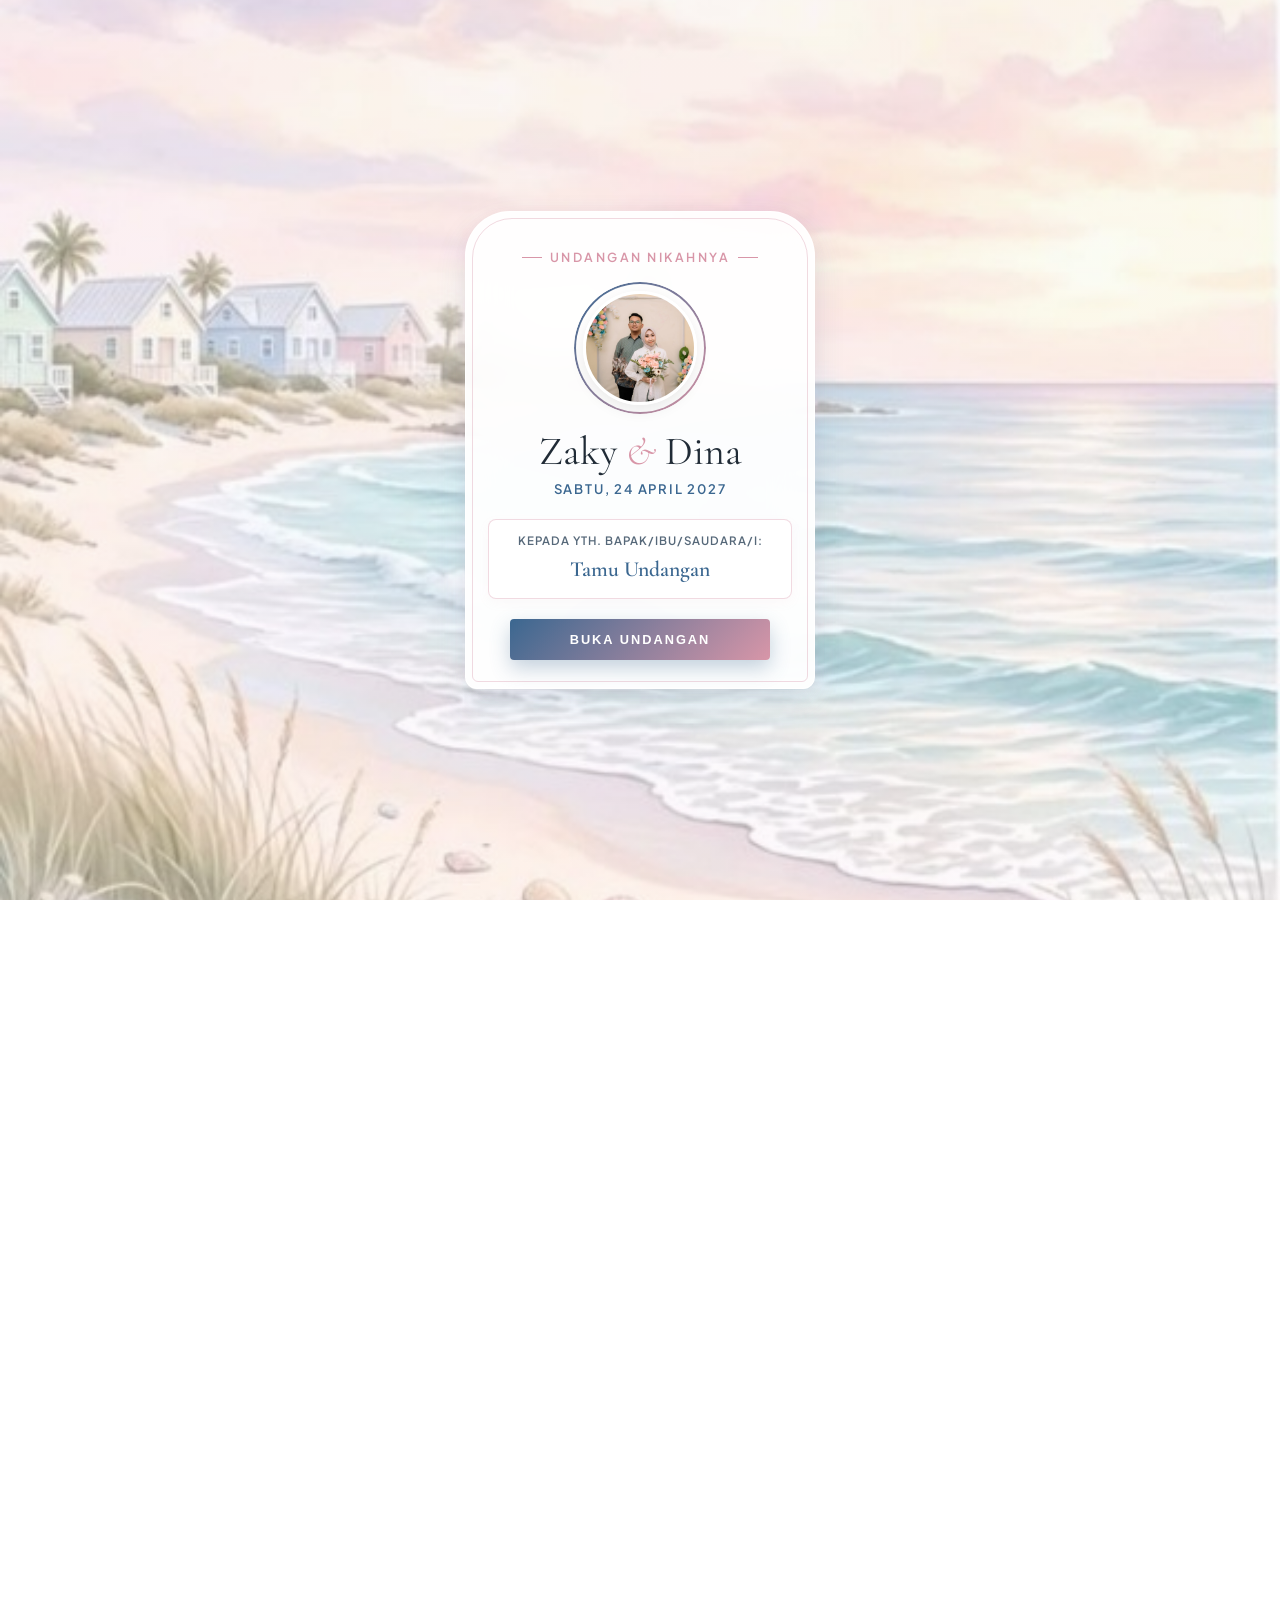
==== commit 43b0771f: "Remove navbar completely per user explicit directive" ====
--- a/index.html
+++ b/index.html
@@ -365,19 +365,6 @@
   </div>
 
   <!-- ===================================================
-       FLOATING BOTTOM NAVIGATION BAR (CLEAN MINIMALIST)
-       =================================================== -->
-  <nav class="floating-navbar" id="floating-navbar">
-    <a href="#hero" class="nav-item active">Home</a>
-    <a href="#couple" class="nav-item">Mempelai</a>
-    <a href="#event" class="nav-item">Acara</a>
-    <a href="#story" class="nav-item">Kisah</a>
-    <a href="#gallery" class="nav-item">Galeri</a>
-    <a href="#rsvp" class="nav-item">Ucapan</a>
-    <a href="#gift" class="nav-item">Hadiah</a>
-  </nav>
-
-  <!-- ===================================================
        TOAST NOTIFICATION & LIGHTBOX MODAL
        =================================================== -->
   <div class="toast" id="toast-notification">Pesan disalin!</div>
--- a/styles.css
+++ b/styles.css
@@ -1223,62 +1223,3 @@
 .delay-200 { transition-delay: 0.24s; }
 .delay-300 { transition-delay: 0.36s; }
 .delay-400 { transition-delay: 0.48s; }
-
-/* ===================================================
-   FLOATING BOTTOM GLASSMORPHISM NAVBAR DOCK
-   =================================================== */
-.floating-navbar {
-  position: fixed;
-  bottom: 20px;
-  left: 50%;
-  transform: translateX(-50%);
-  z-index: 9999;
-  background: rgba(255, 255, 255, 0.88);
-  backdrop-filter: blur(20px);
-  -webkit-backdrop-filter: blur(20px);
-  border: 1px solid rgba(216, 150, 168, 0.4);
-  border-radius: 50px;
-  padding: 6px 8px;
-  display: flex;
-  align-items: center;
-  gap: 4px;
-  box-shadow: 0 12px 35px rgba(59, 103, 144, 0.2), 0 4px 14px rgba(216, 150, 168, 0.18);
-  max-width: 92vw;
-  overflow-x: auto;
-  scrollbar-width: none;
-  -ms-overflow-style: none;
-  box-sizing: border-box;
-}
-
-.floating-navbar::-webkit-scrollbar {
-  display: none;
-}
-
-.floating-navbar .nav-item {
-  display: inline-flex;
-  align-items: center;
-  justify-content: center;
-  padding: 8px 15px;
-  border-radius: 30px;
-  color: var(--text-muted);
-  text-decoration: none;
-  font-size: 0.76rem;
-  font-weight: 600;
-  letter-spacing: 0.4px;
-  transition: all 0.3s cubic-bezier(0.22, 1, 0.36, 1);
-  white-space: nowrap;
-  cursor: pointer;
-  flex-shrink: 0;
-}
-
-.floating-navbar .nav-item.active {
-  background: linear-gradient(135deg, var(--blue-primary) 0%, var(--pink-primary) 100%);
-  color: #FFFFFF !important;
-  box-shadow: 0 6px 16px rgba(216, 150, 168, 0.45);
-  transform: scale(1.03);
-}
-
-.floating-navbar .nav-item:hover:not(.active) {
-  color: var(--blue-primary);
-  background: rgba(216, 150, 168, 0.12);
-}
